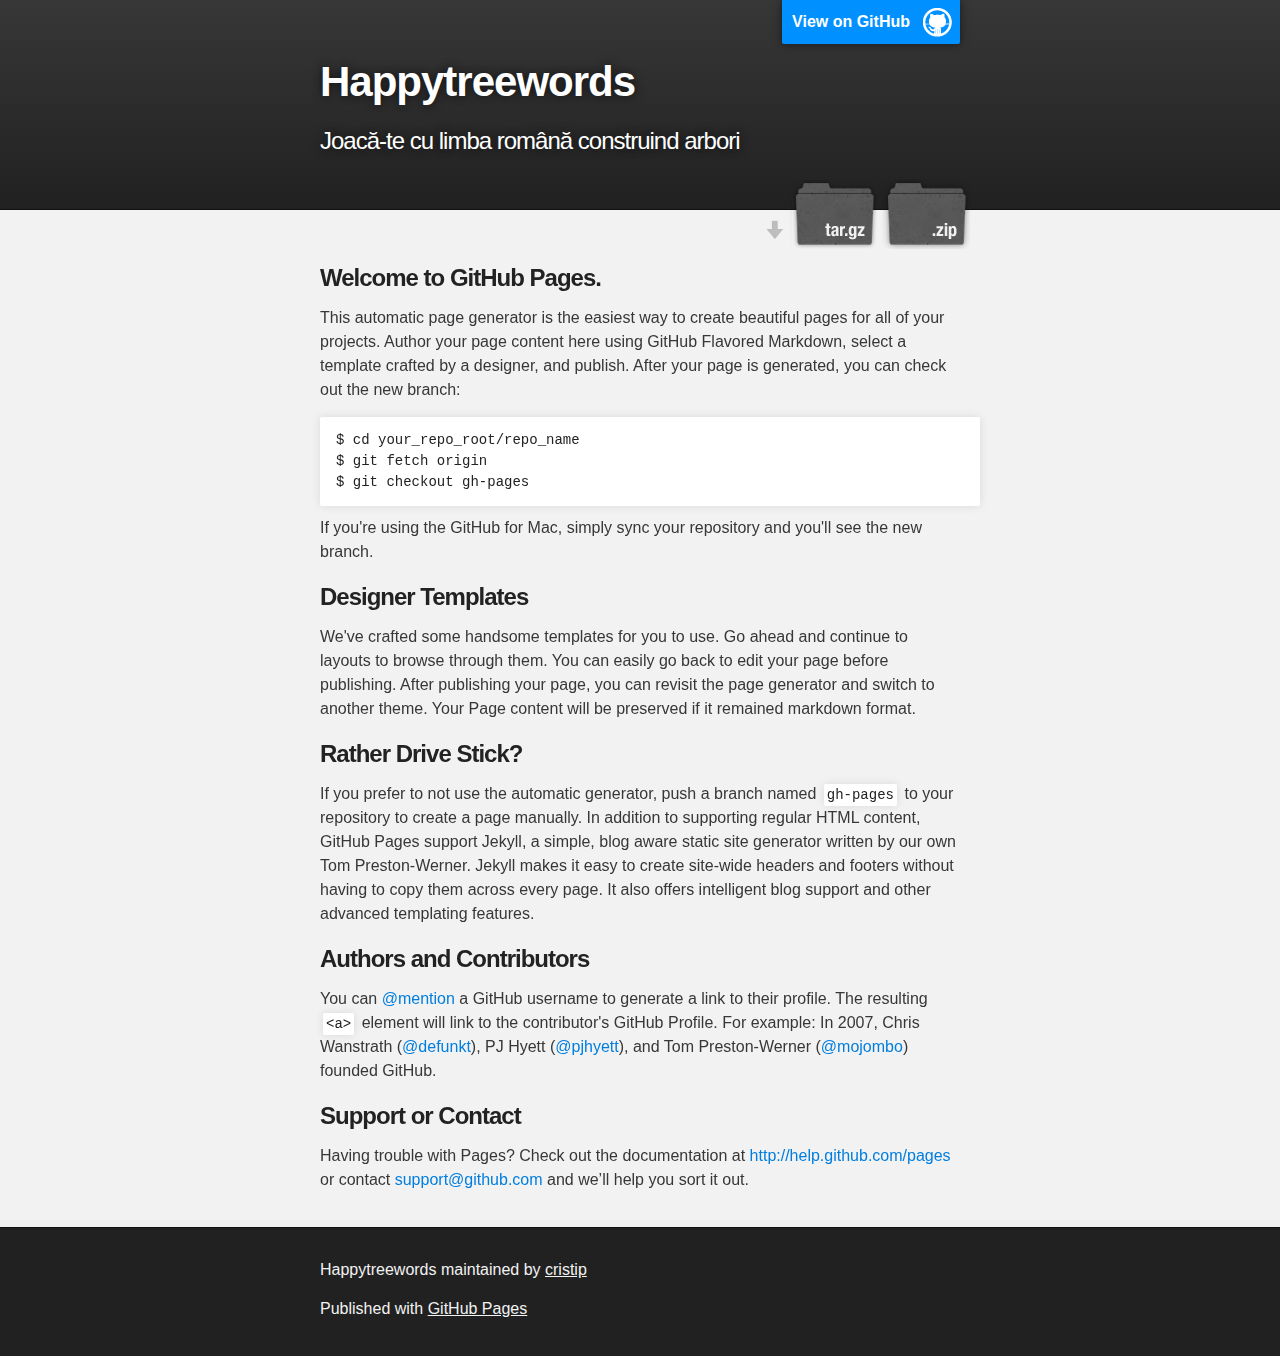
==== index.html @ 8a80c27d "Create gh-pages branch via GitHub" ====
<!DOCTYPE html>
<html>

  <head>
    <meta charset='utf-8' />
    <meta http-equiv="X-UA-Compatible" content="chrome=1" />
    <meta name="description" content="Happytreewords : Joacă-te cu limba română construind arbori" />

    <link rel="stylesheet" type="text/css" media="screen" href="stylesheets/stylesheet.css">

    <title>Happytreewords</title>
  </head>

  <body>

    <!-- HEADER -->
    <div id="header_wrap" class="outer">
        <header class="inner">
          <a id="forkme_banner" href="https://github.com/cristip/HappyTreeWords">View on GitHub</a>

          <h1 id="project_title">Happytreewords</h1>
          <h2 id="project_tagline">Joacă-te cu limba română construind arbori</h2>

            <section id="downloads">
              <a class="zip_download_link" href="https://github.com/cristip/HappyTreeWords/zipball/master">Download this project as a .zip file</a>
              <a class="tar_download_link" href="https://github.com/cristip/HappyTreeWords/tarball/master">Download this project as a tar.gz file</a>
            </section>
        </header>
    </div>

    <!-- MAIN CONTENT -->
    <div id="main_content_wrap" class="outer">
      <section id="main_content" class="inner">
        <h3>
<a name="welcome-to-github-pages" class="anchor" href="#welcome-to-github-pages"><span class="octicon octicon-link"></span></a>Welcome to GitHub Pages.</h3>

<p>This automatic page generator is the easiest way to create beautiful pages for all of your projects. Author your page content here using GitHub Flavored Markdown, select a template crafted by a designer, and publish. After your page is generated, you can check out the new branch:</p>

<pre><code>$ cd your_repo_root/repo_name
$ git fetch origin
$ git checkout gh-pages
</code></pre>

<p>If you're using the GitHub for Mac, simply sync your repository and you'll see the new branch.</p>

<h3>
<a name="designer-templates" class="anchor" href="#designer-templates"><span class="octicon octicon-link"></span></a>Designer Templates</h3>

<p>We've crafted some handsome templates for you to use. Go ahead and continue to layouts to browse through them. You can easily go back to edit your page before publishing. After publishing your page, you can revisit the page generator and switch to another theme. Your Page content will be preserved if it remained markdown format.</p>

<h3>
<a name="rather-drive-stick" class="anchor" href="#rather-drive-stick"><span class="octicon octicon-link"></span></a>Rather Drive Stick?</h3>

<p>If you prefer to not use the automatic generator, push a branch named <code>gh-pages</code> to your repository to create a page manually. In addition to supporting regular HTML content, GitHub Pages support Jekyll, a simple, blog aware static site generator written by our own Tom Preston-Werner. Jekyll makes it easy to create site-wide headers and footers without having to copy them across every page. It also offers intelligent blog support and other advanced templating features.</p>

<h3>
<a name="authors-and-contributors" class="anchor" href="#authors-and-contributors"><span class="octicon octicon-link"></span></a>Authors and Contributors</h3>

<p>You can <a href="https://github.com/blog/821" class="user-mention">@mention</a> a GitHub username to generate a link to their profile. The resulting <code>&lt;a&gt;</code> element will link to the contributor's GitHub Profile. For example: In 2007, Chris Wanstrath (<a href="https://github.com/defunkt" class="user-mention">@defunkt</a>), PJ Hyett (<a href="https://github.com/pjhyett" class="user-mention">@pjhyett</a>), and Tom Preston-Werner (<a href="https://github.com/mojombo" class="user-mention">@mojombo</a>) founded GitHub.</p>

<h3>
<a name="support-or-contact" class="anchor" href="#support-or-contact"><span class="octicon octicon-link"></span></a>Support or Contact</h3>

<p>Having trouble with Pages? Check out the documentation at <a href="http://help.github.com/pages">http://help.github.com/pages</a> or contact <a href="mailto:support@github.com">support@github.com</a> and we’ll help you sort it out.</p>
      </section>
    </div>

    <!-- FOOTER  -->
    <div id="footer_wrap" class="outer">
      <footer class="inner">
        <p class="copyright">Happytreewords maintained by <a href="https://github.com/cristip">cristip</a></p>
        <p>Published with <a href="http://pages.github.com">GitHub Pages</a></p>
      </footer>
    </div>

    

  </body>
</html>
---- stylesheets/stylesheet.css ----
/*******************************************************************************
Slate Theme for GitHub Pages
by Jason Costello, @jsncostello
*******************************************************************************/

@import url(pygment_trac.css);

/*******************************************************************************
MeyerWeb Reset
*******************************************************************************/

html, body, div, span, applet, object, iframe,
h1, h2, h3, h4, h5, h6, p, blockquote, pre,
a, abbr, acronym, address, big, cite, code,
del, dfn, em, img, ins, kbd, q, s, samp,
small, strike, strong, sub, sup, tt, var,
b, u, i, center,
dl, dt, dd, ol, ul, li,
fieldset, form, label, legend,
table, caption, tbody, tfoot, thead, tr, th, td,
article, aside, canvas, details, embed,
figure, figcaption, footer, header, hgroup,
menu, nav, output, ruby, section, summary,
time, mark, audio, video {
  margin: 0;
  padding: 0;
  border: 0;
  font: inherit;
  vertical-align: baseline;
}

/* HTML5 display-role reset for older browsers */
article, aside, details, figcaption, figure,
footer, header, hgroup, menu, nav, section {
  display: block;
}

ol, ul {
  list-style: none;
}

table {
  border-collapse: collapse;
  border-spacing: 0;
}

/*******************************************************************************
Theme Styles
*******************************************************************************/

body {
  box-sizing: border-box;
  color:#373737;
  background: #212121;
  font-size: 16px;
  font-family: 'Myriad Pro', Calibri, Helvetica, Arial, sans-serif;
  line-height: 1.5;
  -webkit-font-smoothing: antialiased;
}

h1, h2, h3, h4, h5, h6 {
  margin: 10px 0;
  font-weight: 700;
  color:#222222;
  font-family: 'Lucida Grande', 'Calibri', Helvetica, Arial, sans-serif;
  letter-spacing: -1px;
}

h1 {
  font-size: 36px;
  font-weight: 700;
}

h2 {
  padding-bottom: 10px;
  font-size: 32px;
  background: url('../images/bg_hr.png') repeat-x bottom;
}

h3 {
  font-size: 24px;
}

h4 {
  font-size: 21px;
}

h5 {
  font-size: 18px;
}

h6 {
  font-size: 16px;
}

p {
  margin: 10px 0 15px 0;
}

footer p {
  color: #f2f2f2;
}

a {
  text-decoration: none;
  color: #007edf;
  text-shadow: none;

  transition: color 0.5s ease;
  transition: text-shadow 0.5s ease;
  -webkit-transition: color 0.5s ease;
  -webkit-transition: text-shadow 0.5s ease;
  -moz-transition: color 0.5s ease;
  -moz-transition: text-shadow 0.5s ease;
  -o-transition: color 0.5s ease;
  -o-transition: text-shadow 0.5s ease;
  -ms-transition: color 0.5s ease;
  -ms-transition: text-shadow 0.5s ease;
}

a:hover, a:focus {text-decoration: underline;}

footer a {
  color: #F2F2F2;
  text-decoration: underline;
}

em {
  font-style: italic;
}

strong {
  font-weight: bold;
}

img {
  position: relative;
  margin: 0 auto;
  max-width: 739px;
  padding: 5px;
  margin: 10px 0 10px 0;
  border: 1px solid #ebebeb;

  box-shadow: 0 0 5px #ebebeb;
  -webkit-box-shadow: 0 0 5px #ebebeb;
  -moz-box-shadow: 0 0 5px #ebebeb;
  -o-box-shadow: 0 0 5px #ebebeb;
  -ms-box-shadow: 0 0 5px #ebebeb;
}

p img {
  display: inline;
  margin: 0;
  padding: 0;
  vertical-align: middle;
  text-align: center;
  border: none;
}

pre, code {
  width: 100%;
  color: #222;
  background-color: #fff;

  font-family: Monaco, "Bitstream Vera Sans Mono", "Lucida Console", Terminal, monospace;
  font-size: 14px;

  border-radius: 2px;
  -moz-border-radius: 2px;
  -webkit-border-radius: 2px;
}

pre {
  width: 100%;
  padding: 10px;
  box-shadow: 0 0 10px rgba(0,0,0,.1);
  overflow: auto;
}

code {
  padding: 3px;
  margin: 0 3px;
  box-shadow: 0 0 10px rgba(0,0,0,.1);
}

pre code {
  display: block;
  box-shadow: none;
}

blockquote {
  color: #666;
  margin-bottom: 20px;
  padding: 0 0 0 20px;
  border-left: 3px solid #bbb;
}


ul, ol, dl {
  margin-bottom: 15px
}

ul {
  list-style: inside;
  padding-left: 20px;
}

ol {
  list-style: decimal inside;
  padding-left: 20px;
}

dl dt {
  font-weight: bold;
}

dl dd {
  padding-left: 20px;
  font-style: italic;
}

dl p {
  padding-left: 20px;
  font-style: italic;
}

hr {
  height: 1px;
  margin-bottom: 5px;
  border: none;
  background: url('../images/bg_hr.png') repeat-x center;
}

table {
  border: 1px solid #373737;
  margin-bottom: 20px;
  text-align: left;
 }

th {
  font-family: 'Lucida Grande', 'Helvetica Neue', Helvetica, Arial, sans-serif;
  padding: 10px;
  background: #373737;
  color: #fff;
 }

td {
  padding: 10px;
  border: 1px solid #373737;
 }

form {
  background: #f2f2f2;
  padding: 20px;
}

/*******************************************************************************
Full-Width Styles
*******************************************************************************/

.outer {
  width: 100%;
}

.inner {
  position: relative;
  max-width: 640px;
  padding: 20px 10px;
  margin: 0 auto;
}

#forkme_banner {
  display: block;
  position: absolute;
  top:0;
  right: 10px;
  z-index: 10;
  padding: 10px 50px 10px 10px;
  color: #fff;
  background: url('../images/blacktocat.png') #0090ff no-repeat 95% 50%;
  font-weight: 700;
  box-shadow: 0 0 10px rgba(0,0,0,.5);
  border-bottom-left-radius: 2px;
  border-bottom-right-radius: 2px;
}

#header_wrap {
  background: #212121;
  background: -moz-linear-gradient(top, #373737, #212121);
  background: -webkit-linear-gradient(top, #373737, #212121);
  background: -ms-linear-gradient(top, #373737, #212121);
  background: -o-linear-gradient(top, #373737, #212121);
  background: linear-gradient(top, #373737, #212121);
}

#header_wrap .inner {
  padding: 50px 10px 30px 10px;
}

#project_title {
  margin: 0;
  color: #fff;
  font-size: 42px;
  font-weight: 700;
  text-shadow: #111 0px 0px 10px;
}

#project_tagline {
  color: #fff;
  font-size: 24px;
  font-weight: 300;
  background: none;
  text-shadow: #111 0px 0px 10px;
}

#downloads {
  position: absolute;
  width: 210px;
  z-index: 10;
  bottom: -40px;
  right: 0;
  height: 70px;
  background: url('../images/icon_download.png') no-repeat 0% 90%;
}

.zip_download_link {
  display: block;
  float: right;
  width: 90px;
  height:70px;
  text-indent: -5000px;
  overflow: hidden;
  background: url(../images/sprite_download.png) no-repeat bottom left;
}

.tar_download_link {
  display: block;
  float: right;
  width: 90px;
  height:70px;
  text-indent: -5000px;
  overflow: hidden;
  background: url(../images/sprite_download.png) no-repeat bottom right;
  margin-left: 10px;
}

.zip_download_link:hover {
  background: url(../images/sprite_download.png) no-repeat top left;
}

.tar_download_link:hover {
  background: url(../images/sprite_download.png) no-repeat top right;
}

#main_content_wrap {
  background: #f2f2f2;
  border-top: 1px solid #111;
  border-bottom: 1px solid #111;
}

#main_content {
  padding-top: 40px;
}

#footer_wrap {
  background: #212121;
}



/*******************************************************************************
Small Device Styles
*******************************************************************************/

@media screen and (max-width: 480px) {
  body {
    font-size:14px;
  }

  #downloads {
    display: none;
  }

  .inner {
    min-width: 320px;
    max-width: 480px;
  }

  #project_title {
  font-size: 32px;
  }

  h1 {
    font-size: 28px;
  }

  h2 {
    font-size: 24px;
  }

  h3 {
    font-size: 21px;
  }

  h4 {
    font-size: 18px;
  }

  h5 {
    font-size: 14px;
  }

  h6 {
    font-size: 12px;
  }

  code, pre {
    min-width: 320px;
    max-width: 480px;
    font-size: 11px;
  }

}
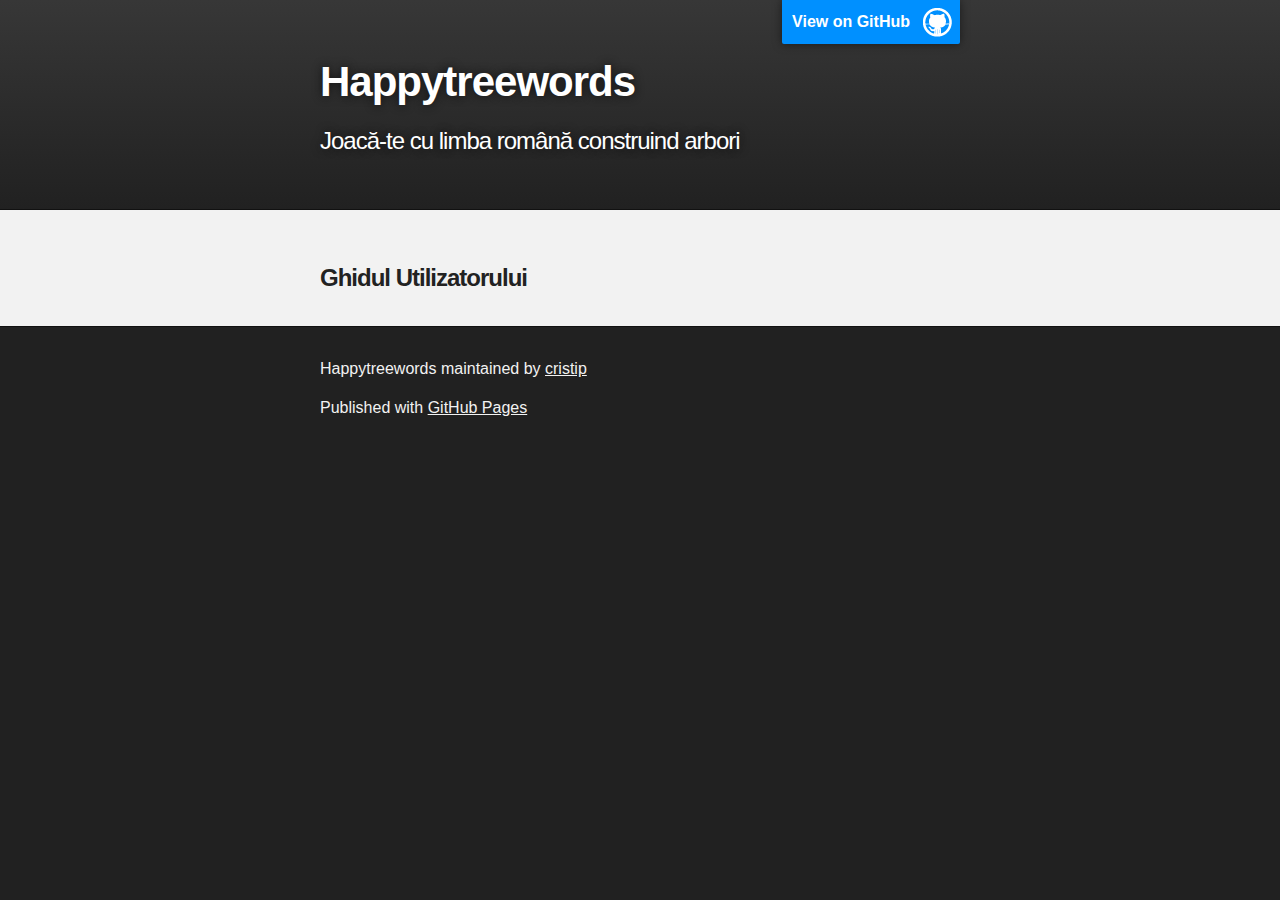
==== commit 01d3bf0c: "Update index.html" ====
--- a/index.html
+++ b/index.html
@@ -21,10 +21,6 @@
           <h1 id="project_title">Happytreewords</h1>
           <h2 id="project_tagline">Joacă-te cu limba română construind arbori</h2>
 
-            <section id="downloads">
-              <a class="zip_download_link" href="https://github.com/cristip/HappyTreeWords/zipball/master">Download this project as a .zip file</a>
-              <a class="tar_download_link" href="https://github.com/cristip/HappyTreeWords/tarball/master">Download this project as a tar.gz file</a>
-            </section>
         </header>
     </div>
 
@@ -32,36 +28,9 @@
     <div id="main_content_wrap" class="outer">
       <section id="main_content" class="inner">
         <h3>
-<a name="welcome-to-github-pages" class="anchor" href="#welcome-to-github-pages"><span class="octicon octicon-link"></span></a>Welcome to GitHub Pages.</h3>
+<a name="welcome-to-github-pages" class="anchor" href="#welcome-to-github-pages"><span class="octicon octicon-link"></span></a>Ghidul Utilizatorului</h3>
 
-<p>This automatic page generator is the easiest way to create beautiful pages for all of your projects. Author your page content here using GitHub Flavored Markdown, select a template crafted by a designer, and publish. After your page is generated, you can check out the new branch:</p>
-
-<pre><code>$ cd your_repo_root/repo_name
-$ git fetch origin
-$ git checkout gh-pages
-</code></pre>
-
-<p>If you're using the GitHub for Mac, simply sync your repository and you'll see the new branch.</p>
-
-<h3>
-<a name="designer-templates" class="anchor" href="#designer-templates"><span class="octicon octicon-link"></span></a>Designer Templates</h3>
-
-<p>We've crafted some handsome templates for you to use. Go ahead and continue to layouts to browse through them. You can easily go back to edit your page before publishing. After publishing your page, you can revisit the page generator and switch to another theme. Your Page content will be preserved if it remained markdown format.</p>
-
-<h3>
-<a name="rather-drive-stick" class="anchor" href="#rather-drive-stick"><span class="octicon octicon-link"></span></a>Rather Drive Stick?</h3>
-
-<p>If you prefer to not use the automatic generator, push a branch named <code>gh-pages</code> to your repository to create a page manually. In addition to supporting regular HTML content, GitHub Pages support Jekyll, a simple, blog aware static site generator written by our own Tom Preston-Werner. Jekyll makes it easy to create site-wide headers and footers without having to copy them across every page. It also offers intelligent blog support and other advanced templating features.</p>
-
-<h3>
-<a name="authors-and-contributors" class="anchor" href="#authors-and-contributors"><span class="octicon octicon-link"></span></a>Authors and Contributors</h3>
-
-<p>You can <a href="https://github.com/blog/821" class="user-mention">@mention</a> a GitHub username to generate a link to their profile. The resulting <code>&lt;a&gt;</code> element will link to the contributor's GitHub Profile. For example: In 2007, Chris Wanstrath (<a href="https://github.com/defunkt" class="user-mention">@defunkt</a>), PJ Hyett (<a href="https://github.com/pjhyett" class="user-mention">@pjhyett</a>), and Tom Preston-Werner (<a href="https://github.com/mojombo" class="user-mention">@mojombo</a>) founded GitHub.</p>
-
-<h3>
-<a name="support-or-contact" class="anchor" href="#support-or-contact"><span class="octicon octicon-link"></span></a>Support or Contact</h3>
-
-<p>Having trouble with Pages? Check out the documentation at <a href="http://help.github.com/pages">http://help.github.com/pages</a> or contact <a href="mailto:support@github.com">support@github.com</a> and we’ll help you sort it out.</p>
+      
       </section>
     </div>
 
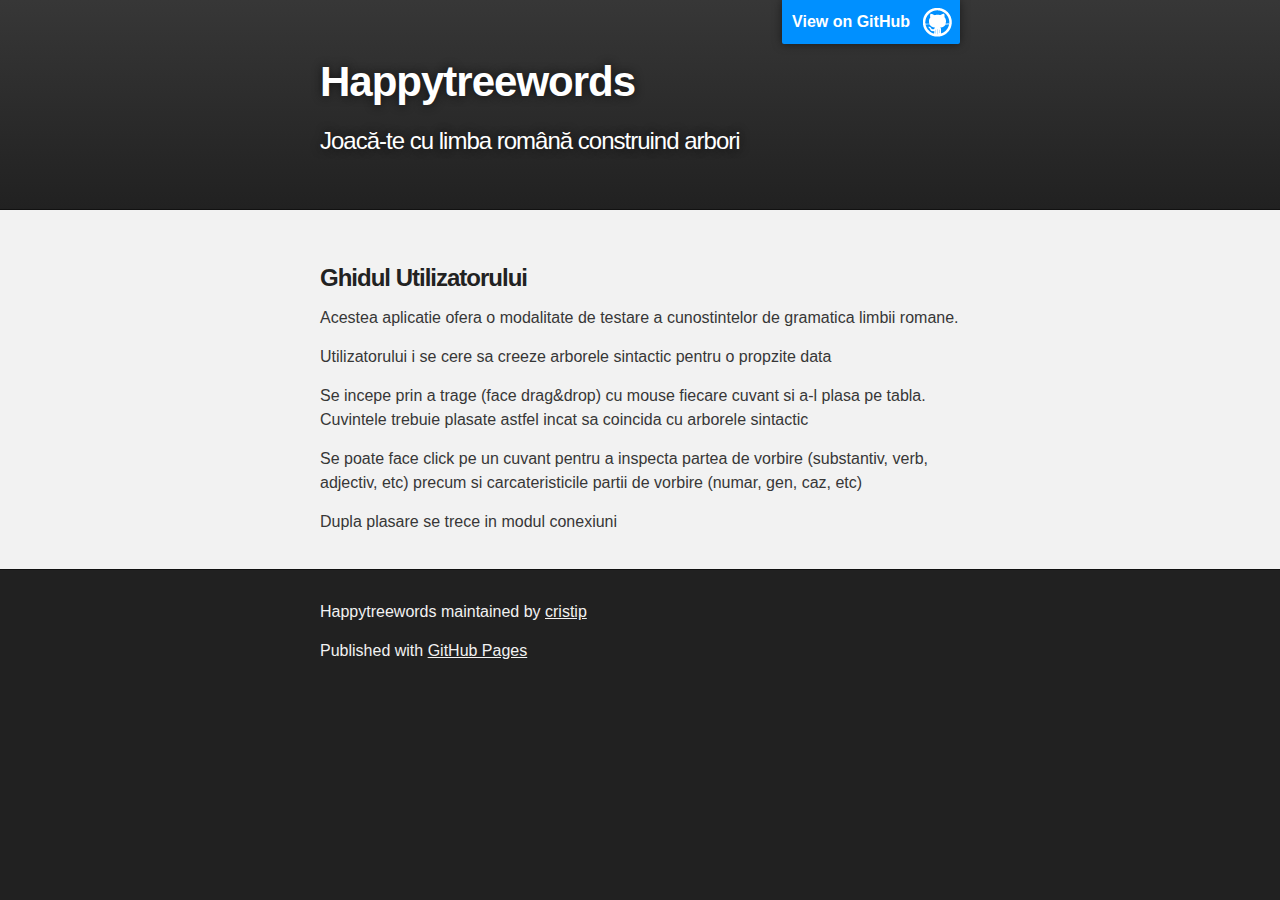
==== commit 205ded9b: "Update index.html" ====
--- a/index.html
+++ b/index.html
@@ -29,7 +29,14 @@
       <section id="main_content" class="inner">
         <h3>
 <a name="welcome-to-github-pages" class="anchor" href="#welcome-to-github-pages"><span class="octicon octicon-link"></span></a>Ghidul Utilizatorului</h3>
-
+        
+        <p>Acestea aplicatie ofera o modalitate de testare a cunostintelor de gramatica limbii romane.</p>
+        
+        <p>Utilizatorului i se cere sa creeze arborele sintactic pentru o propzite data</p>
+        
+        <p>Se incepe prin a trage (face drag&amp;drop) cu mouse fiecare cuvant si a-l plasa pe tabla. Cuvintele trebuie plasate astfel incat sa coincida cu arborele sintactic</p>
+        <p>Se poate face click pe un cuvant pentru a inspecta partea de vorbire (substantiv, verb, adjectiv, etc) precum si carcateristicile partii de vorbire (numar, gen, caz, etc)</p>
+        <p>Dupla plasare se trece in modul conexiuni</p>
       
       </section>
     </div>
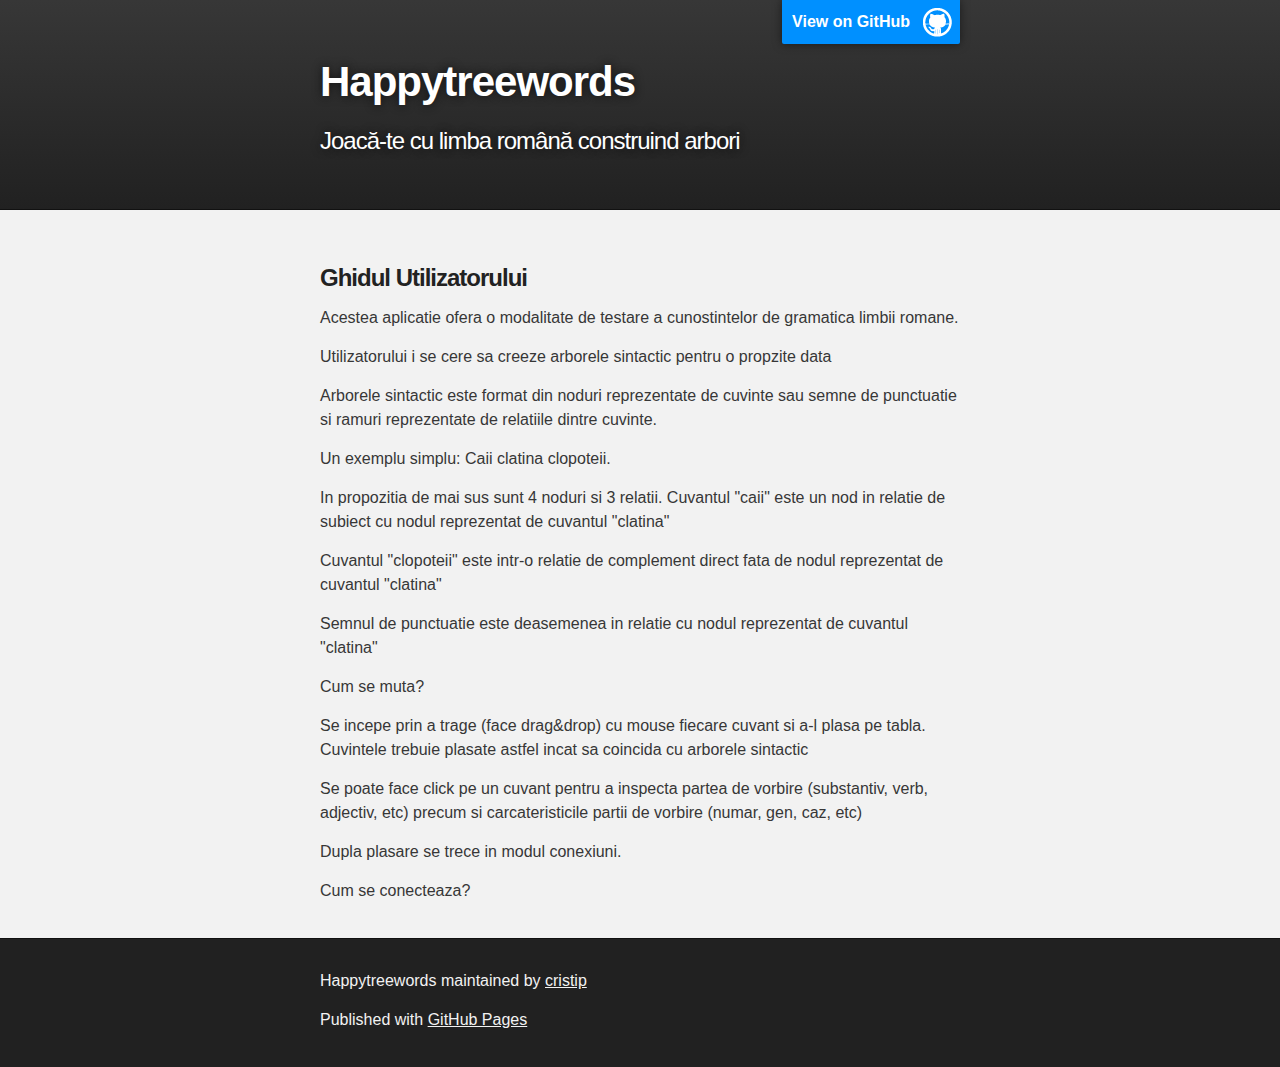
==== commit a7500218: "Update index.html" ====
--- a/index.html
+++ b/index.html
@@ -34,9 +34,20 @@
         
         <p>Utilizatorului i se cere sa creeze arborele sintactic pentru o propzite data</p>
         
+        <p>Arborele sintactic este format din noduri reprezentate de cuvinte sau semne de punctuatie si ramuri reprezentate de relatiile dintre cuvinte.</p>
+        <p>Un exemplu simplu: Caii clatina clopoteii.</p>
+        <p>In propozitia de mai sus sunt 4 noduri si 3 relatii. Cuvantul "caii" este un nod in relatie de subiect cu nodul reprezentat de cuvantul "clatina" </p>
+        <p>Cuvantul "clopoteii" este intr-o relatie de complement direct fata de nodul reprezentat de cuvantul "clatina"</p>
+        <p>Semnul de punctuatie este deasemenea in relatie cu nodul reprezentat de cuvantul "clatina"</p>
+        
+        
+        <p>Cum se muta?</p>
         <p>Se incepe prin a trage (face drag&amp;drop) cu mouse fiecare cuvant si a-l plasa pe tabla. Cuvintele trebuie plasate astfel incat sa coincida cu arborele sintactic</p>
         <p>Se poate face click pe un cuvant pentru a inspecta partea de vorbire (substantiv, verb, adjectiv, etc) precum si carcateristicile partii de vorbire (numar, gen, caz, etc)</p>
-        <p>Dupla plasare se trece in modul conexiuni</p>
+        <p>Dupla plasare se trece in modul conexiuni.</p>
+        <p>Cum se conecteaza?</p>
+        
+        
       
       </section>
     </div>
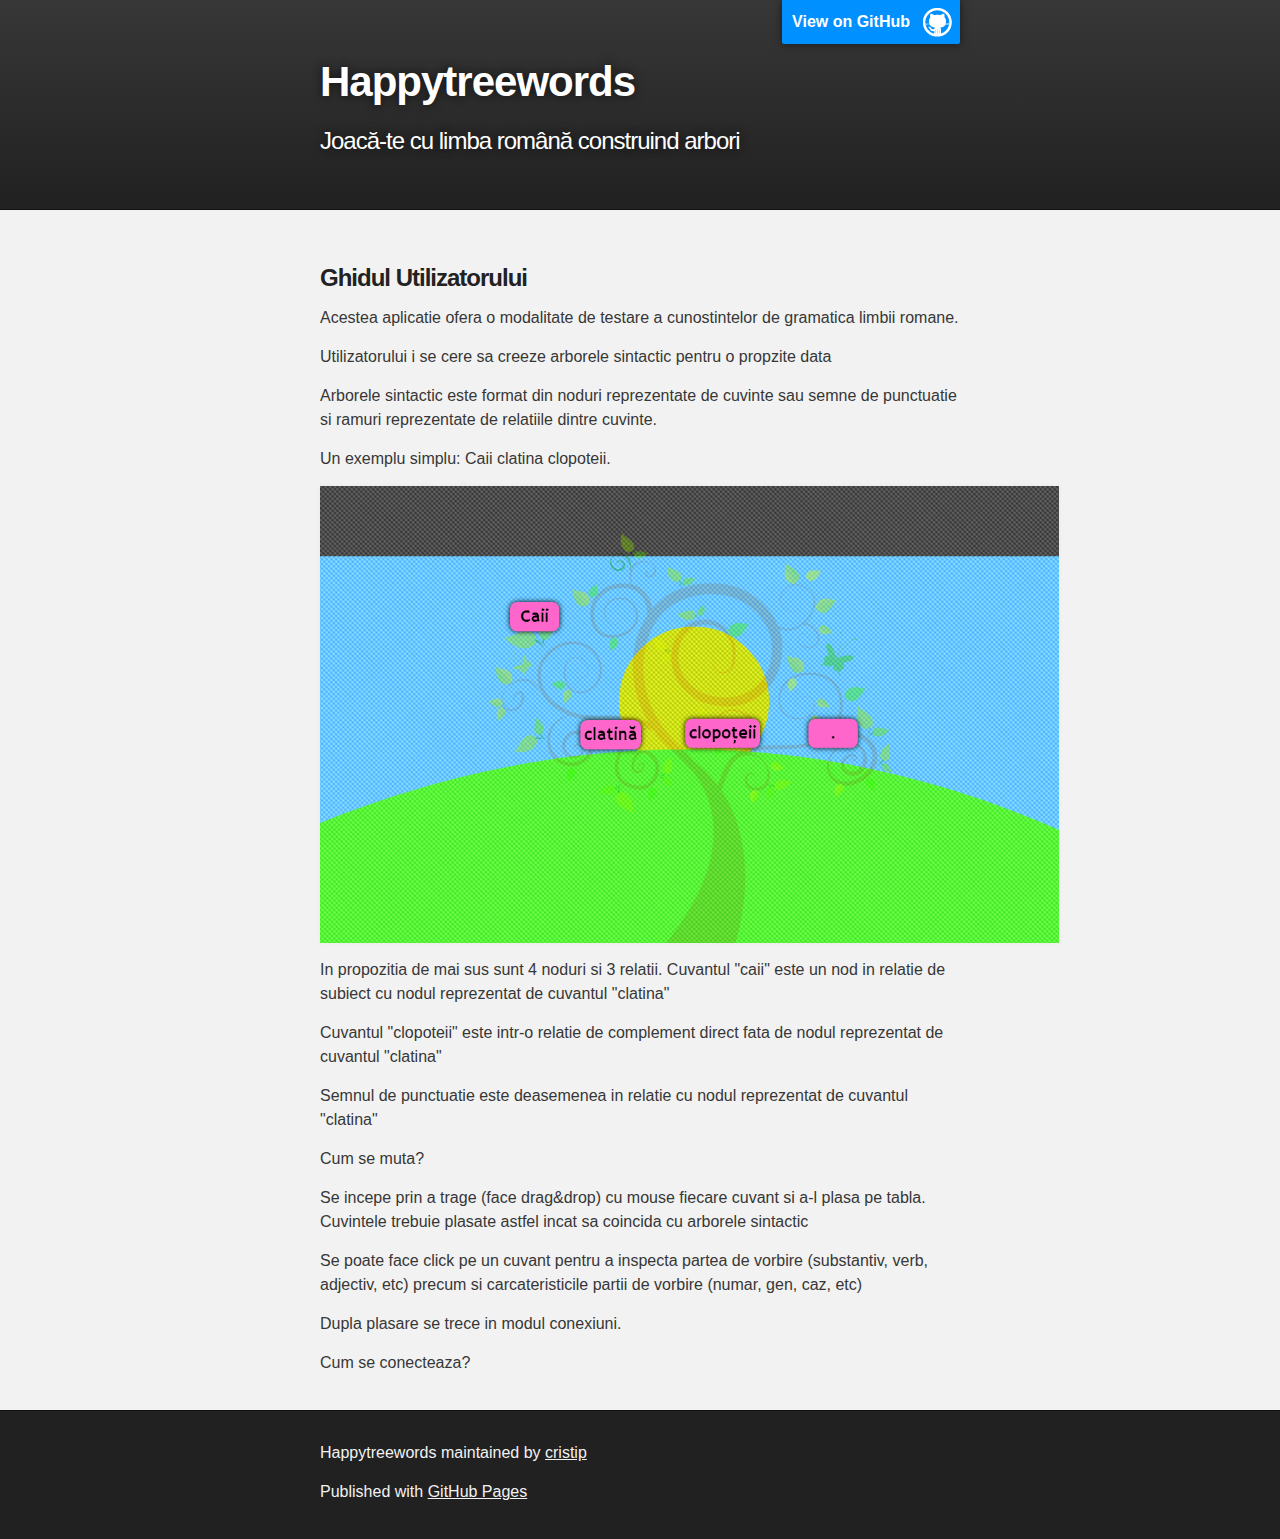
==== commit d2806313: "Update index.html" ====
--- a/index.html
+++ b/index.html
@@ -36,6 +36,7 @@
         
         <p>Arborele sintactic este format din noduri reprezentate de cuvinte sau semne de punctuatie si ramuri reprezentate de relatiile dintre cuvinte.</p>
         <p>Un exemplu simplu: Caii clatina clopoteii.</p>
+        <p><img src="[data-uri]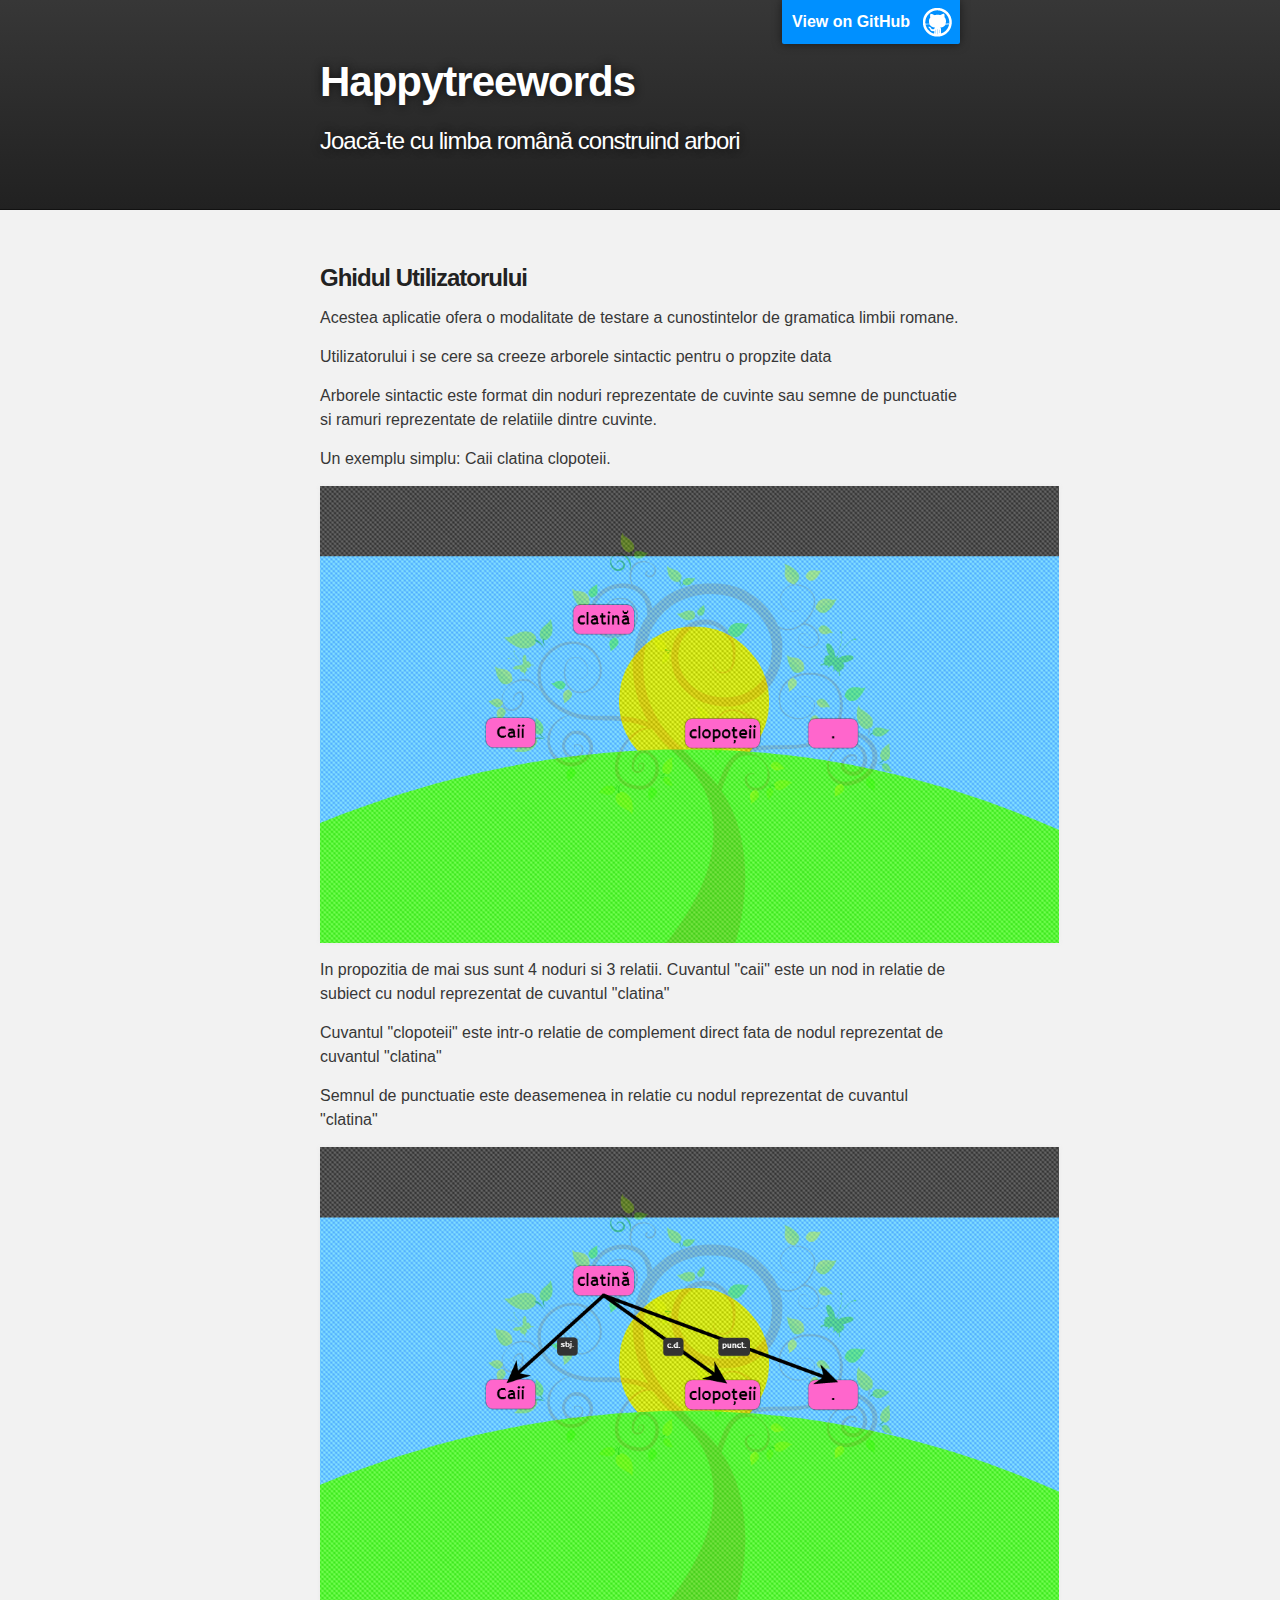
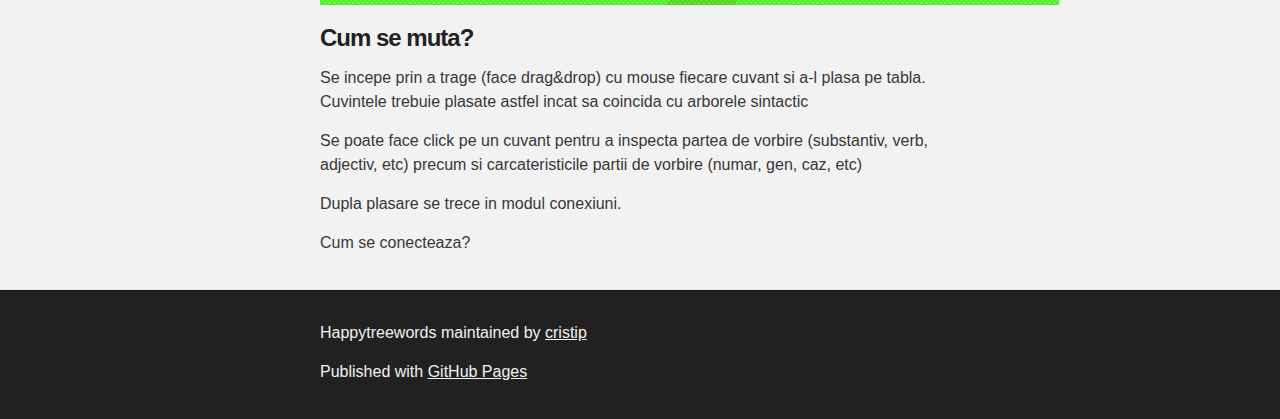
==== commit 9525fdfc: "Update index.html" ====
--- a/index.html
+++ b/index.html
@@ -36,13 +36,13 @@
         
         <p>Arborele sintactic este format din noduri reprezentate de cuvinte sau semne de punctuatie si ramuri reprezentate de relatiile dintre cuvinte.</p>
         <p>Un exemplu simplu: Caii clatina clopoteii.</p>
-        <p><img src="[data-uri]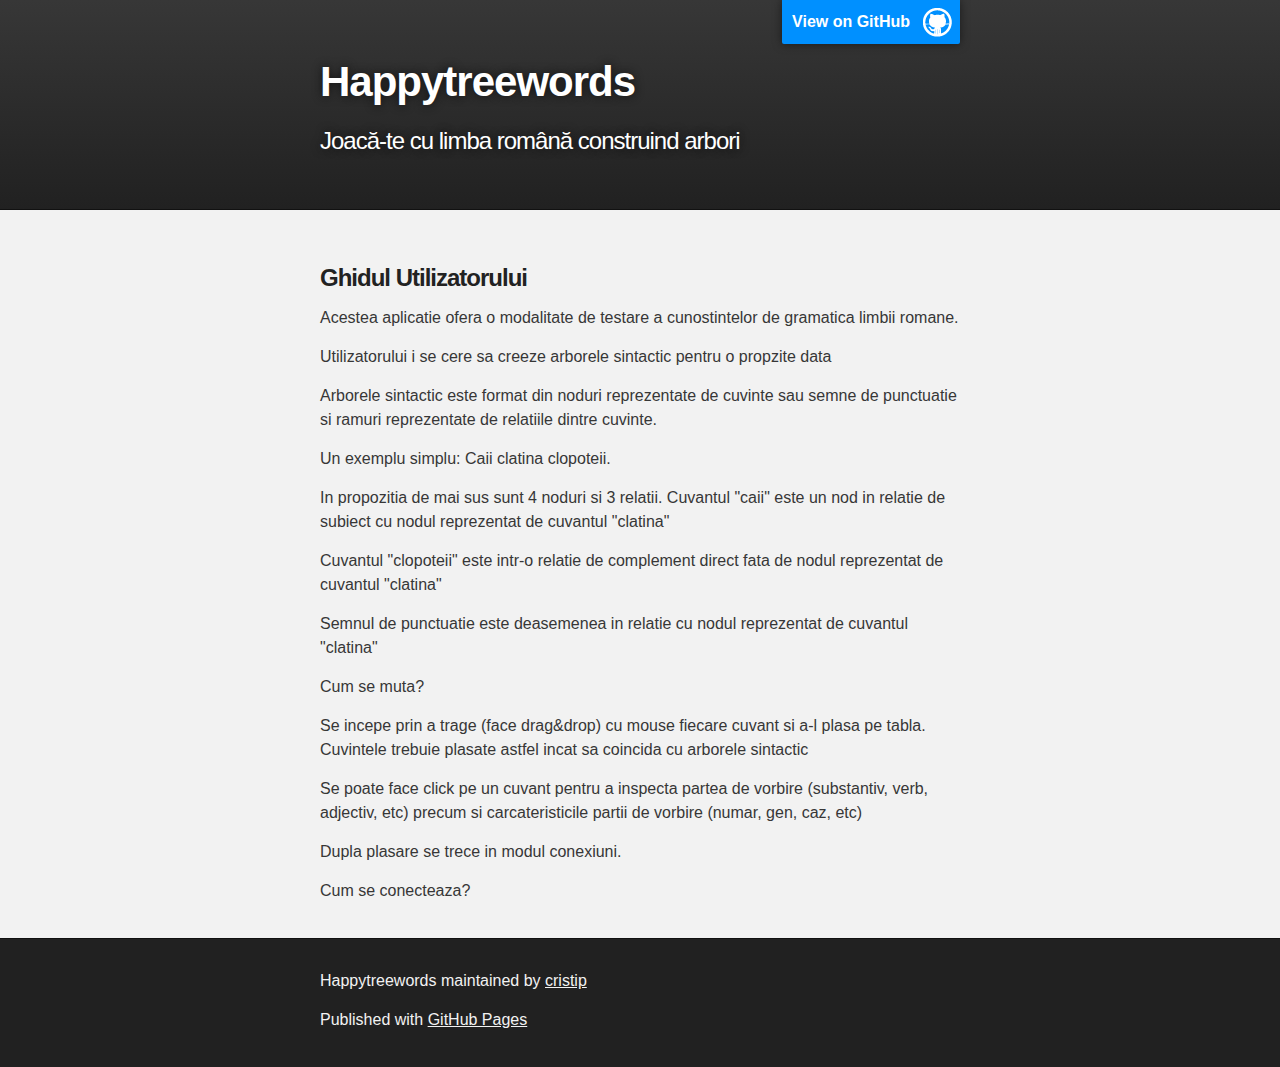
==== commit 7c004398: "Create index.html" ====
--- a/index.html
+++ b/index.html
@@ -1,3 +1,4 @@
+
 <!DOCTYPE html>
 <html>
 
@@ -36,13 +37,12 @@
         
         <p>Arborele sintactic este format din noduri reprezentate de cuvinte sau semne de punctuatie si ramuri reprezentate de relatiile dintre cuvinte.</p>
         <p>Un exemplu simplu: Caii clatina clopoteii.</p>
-        <p><img alt="Cuvintele plasate" src="[data-uri]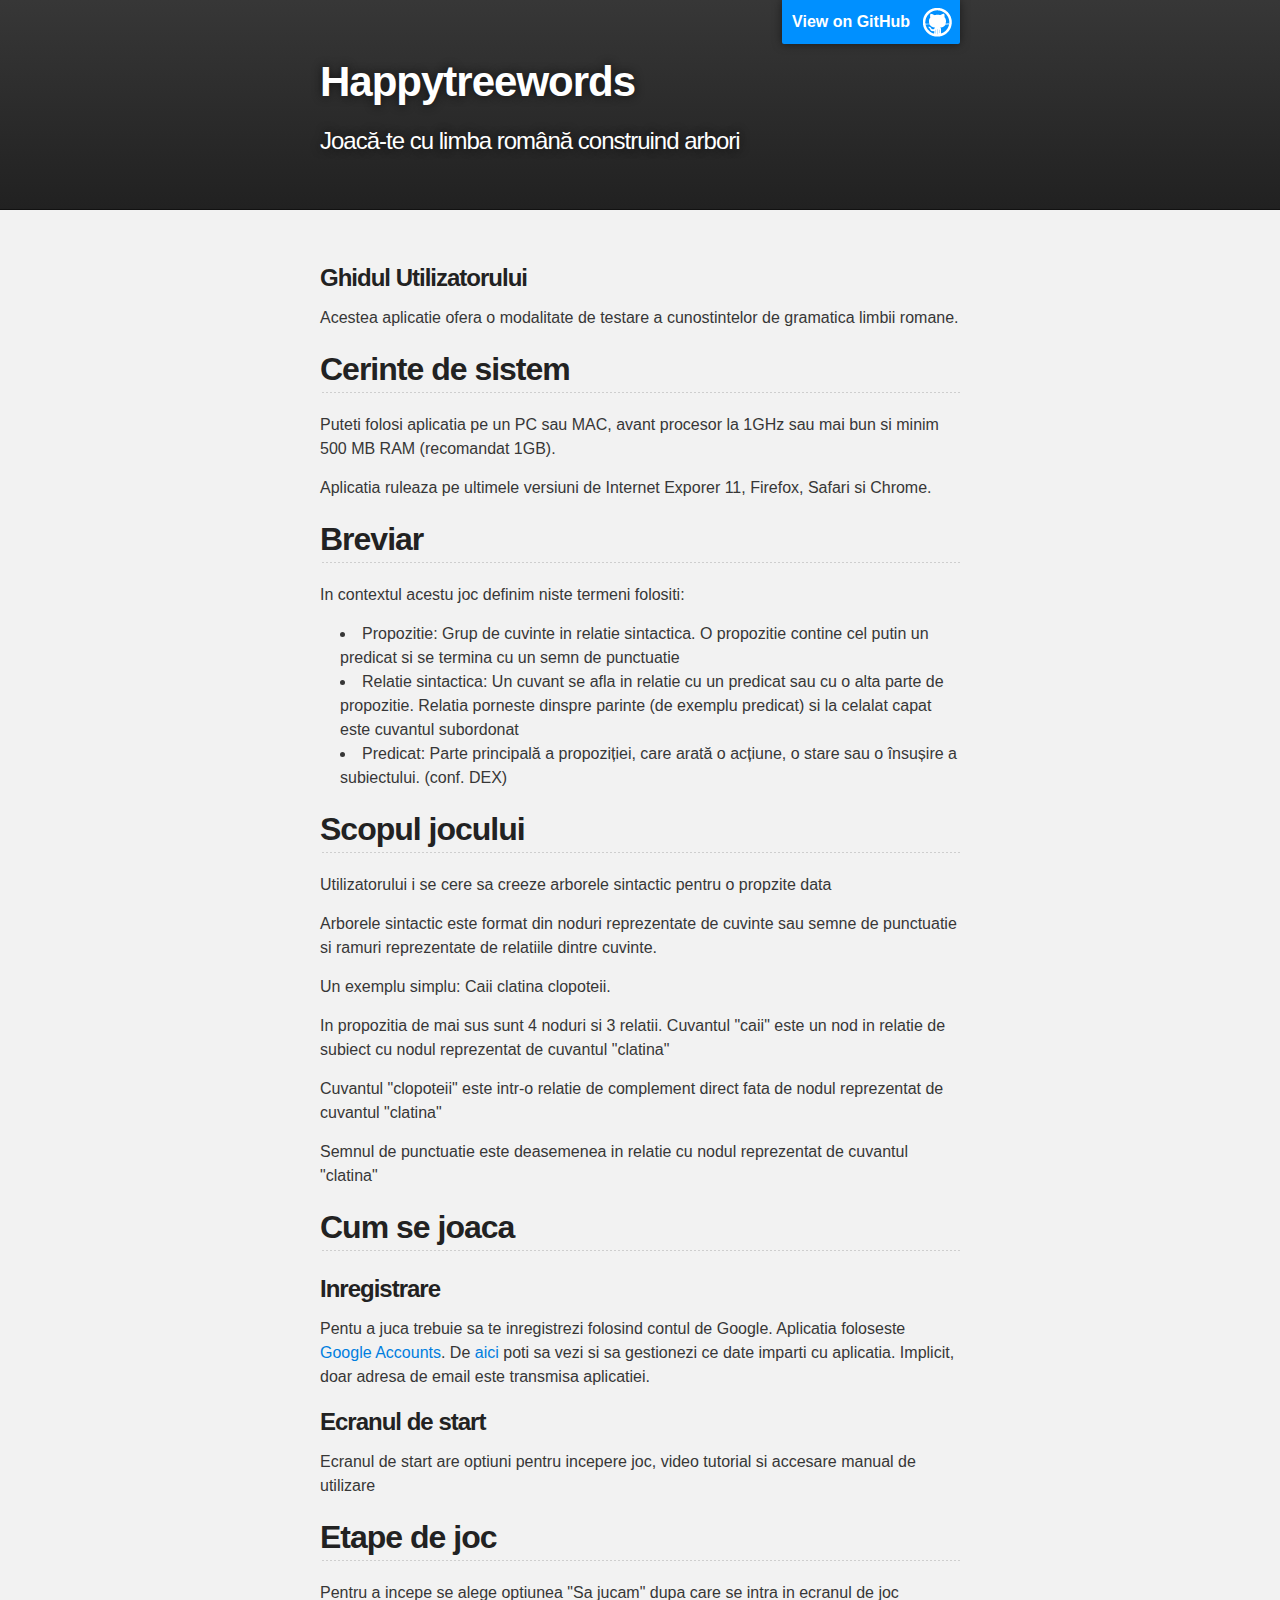
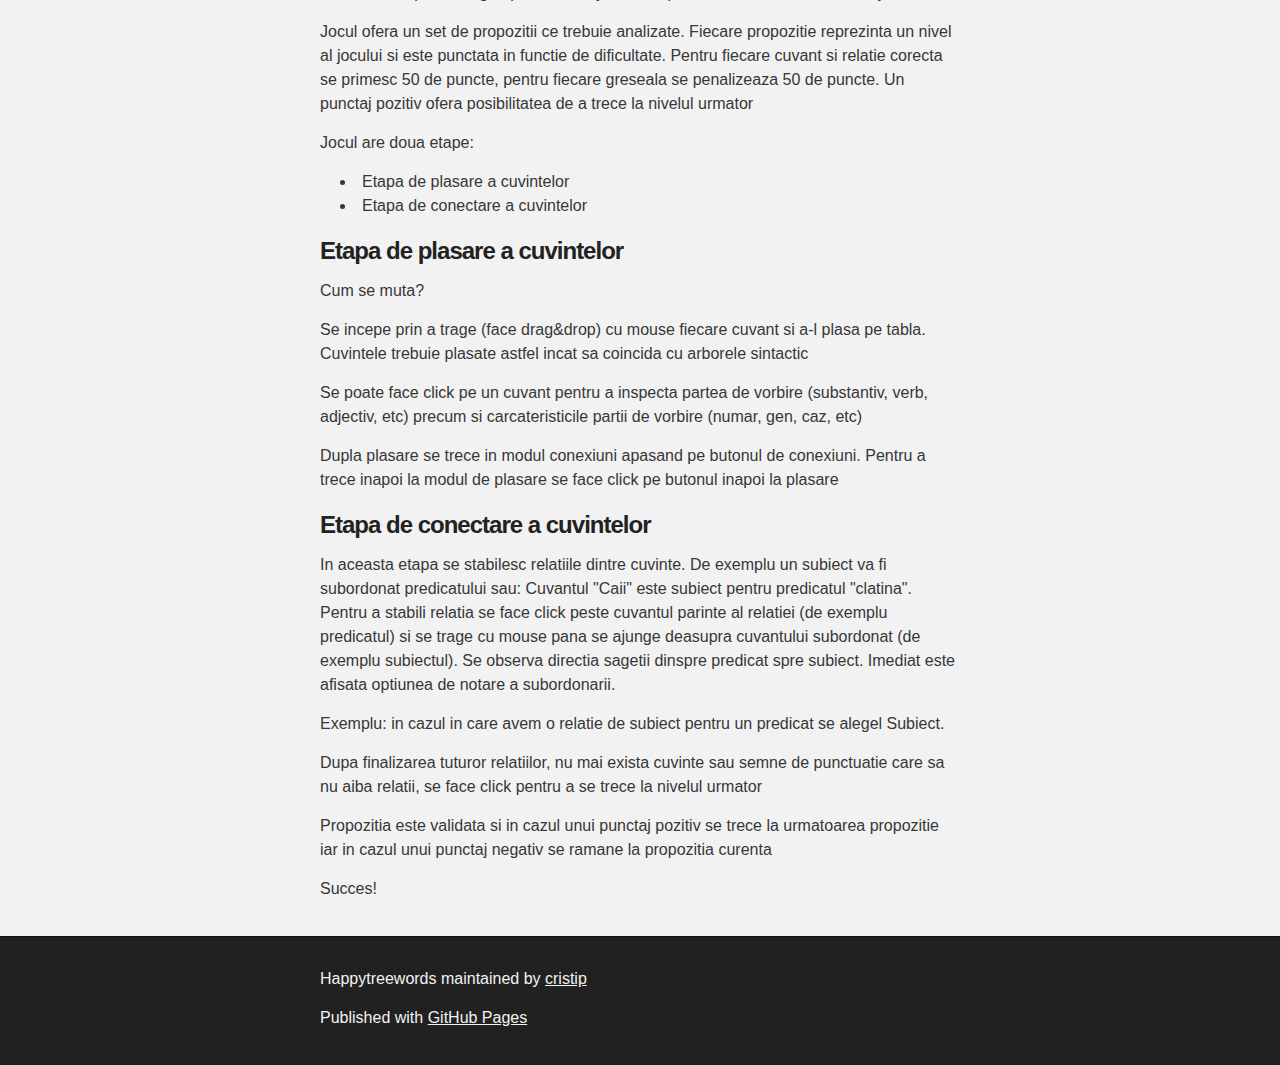
==== commit ebaa830a: "updated docs" ====
--- a/index.html
+++ b/index.html
@@ -33,6 +33,22 @@
         
         <p>Acestea aplicatie ofera o modalitate de testare a cunostintelor de gramatica limbii romane.</p>
         
+        <h2>Cerinte de sistem</h2>
+
+        <p>Puteti folosi aplicatia pe un PC sau MAC, avant procesor la 1GHz sau mai bun si minim 500 MB RAM (recomandat 1GB).</p>
+        <p>Aplicatia ruleaza pe ultimele versiuni de Internet Exporer 11, Firefox, Safari si Chrome.</p>
+
+        <h2>Breviar</h2>
+        <p>In contextul acestu joc definim niste termeni folositi:</p>
+        <ul>
+          <li>Propozitie: Grup de cuvinte in relatie sintactica. O propozitie contine cel putin un predicat si se termina cu un semn de punctuatie</li>
+          <li>Relatie sintactica: Un cuvant se afla in relatie cu un predicat sau cu o alta parte de propozitie. Relatia porneste dinspre parinte (de exemplu predicat) si la celalat capat este cuvantul subordonat</li>
+          <li>Predicat: Parte principală a propoziției, care arată o acțiune, o stare sau o însușire a subiectului. (conf. DEX)</li>
+        </ul>
+
+
+        <h2>Scopul jocului</h2>
+
         <p>Utilizatorului i se cere sa creeze arborele sintactic pentru o propzite data</p>
         
         <p>Arborele sintactic este format din noduri reprezentate de cuvinte sau semne de punctuatie si ramuri reprezentate de relatiile dintre cuvinte.</p>
@@ -40,13 +56,56 @@
         <p>In propozitia de mai sus sunt 4 noduri si 3 relatii. Cuvantul "caii" este un nod in relatie de subiect cu nodul reprezentat de cuvantul "clatina" </p>
         <p>Cuvantul "clopoteii" este intr-o relatie de complement direct fata de nodul reprezentat de cuvantul "clatina"</p>
         <p>Semnul de punctuatie este deasemenea in relatie cu nodul reprezentat de cuvantul "clatina"</p>
+
+
+        <h2>Cum se joaca</h2>
+
+
+        <h3>Inregistrare</h3>
+        <p>Pentu a juca trebuie sa te inregistrezi folosind contul de Google. Aplicatia foloseste <a href="https://security.google.com/settings/security/permissions?pli=1" target="_blank">Google Accounts</a>. De <a href="https://security.google.com/settings/security/permissions?pli=1" target="_blank">aici</a> poti sa vezi si sa gestionezi ce date imparti cu aplicatia. Implicit, doar adresa de email este transmisa aplicatiei.</p>
+
         
+
+
+
+        <h3>Ecranul de start</h3>
+
+        <p> Ecranul de start are optiuni pentru incepere joc, video tutorial si accesare manual de utilizare </p>
+
+        <h2>Etape de joc</h2>
+
+        <p>Pentru a incepe se alege optiunea "Sa jucam" dupa care se intra in ecranul de joc</p>
+
+        <p>Jocul ofera un set de propozitii ce trebuie analizate. Fiecare propozitie reprezinta un nivel al jocului si este punctata in functie de dificultate. Pentru fiecare cuvant si relatie corecta se primesc 50 de puncte, pentru fiecare greseala se penalizeaza 50 de puncte. Un punctaj pozitiv ofera posibilitatea de a trece la nivelul urmator</p>
+
+        <p>Jocul are doua etape:</p>
+        <ul>
+          <li>Etapa de plasare a cuvintelor</li>
+          <li>Etapa de conectare a cuvintelor</li>
+        </ul>
+
+        <h3>Etapa de plasare a cuvintelor</h3>
+
         
         <p>Cum se muta?</p>
+
         <p>Se incepe prin a trage (face drag&amp;drop) cu mouse fiecare cuvant si a-l plasa pe tabla. Cuvintele trebuie plasate astfel incat sa coincida cu arborele sintactic</p>
         <p>Se poate face click pe un cuvant pentru a inspecta partea de vorbire (substantiv, verb, adjectiv, etc) precum si carcateristicile partii de vorbire (numar, gen, caz, etc)</p>
-        <p>Dupla plasare se trece in modul conexiuni.</p>
-        <p>Cum se conecteaza?</p>
+
+        <p>Dupla plasare se trece in modul conexiuni apasand pe butonul de conexiuni. Pentru a trece inapoi la modul de plasare se face click pe butonul inapoi la plasare</p>
+        
+        <h3>Etapa de conectare a cuvintelor</h3>        
+
+        <p> In aceasta etapa se stabilesc relatiile dintre cuvinte. De exemplu un subiect va fi subordonat predicatului sau: Cuvantul "Caii" este subiect pentru predicatul "clatina". Pentru a stabili relatia se face click peste cuvantul parinte al relatiei (de exemplu predicatul) si se trage cu mouse pana se ajunge deasupra cuvantului subordonat (de exemplu subiectul). Se observa directia sagetii dinspre predicat spre subiect. Imediat este afisata optiunea de notare a subordonarii. 
+        
+        <p>Exemplu: in cazul in care avem o relatie de subiect pentru un predicat se alegel Subiect.<p>
+
+        <p>Dupa finalizarea tuturor relatiilor, nu mai exista cuvinte sau semne de punctuatie care sa nu aiba relatii, se face click pentru a se trece la nivelul urmator<p>
+
+        <p>Propozitia este validata si in cazul unui punctaj pozitiv se trece la urmatoarea propozitie iar in cazul unui punctaj negativ se ramane la propozitia curenta</p>
+
+
+        <p>Succes!</p>
         
         
       
